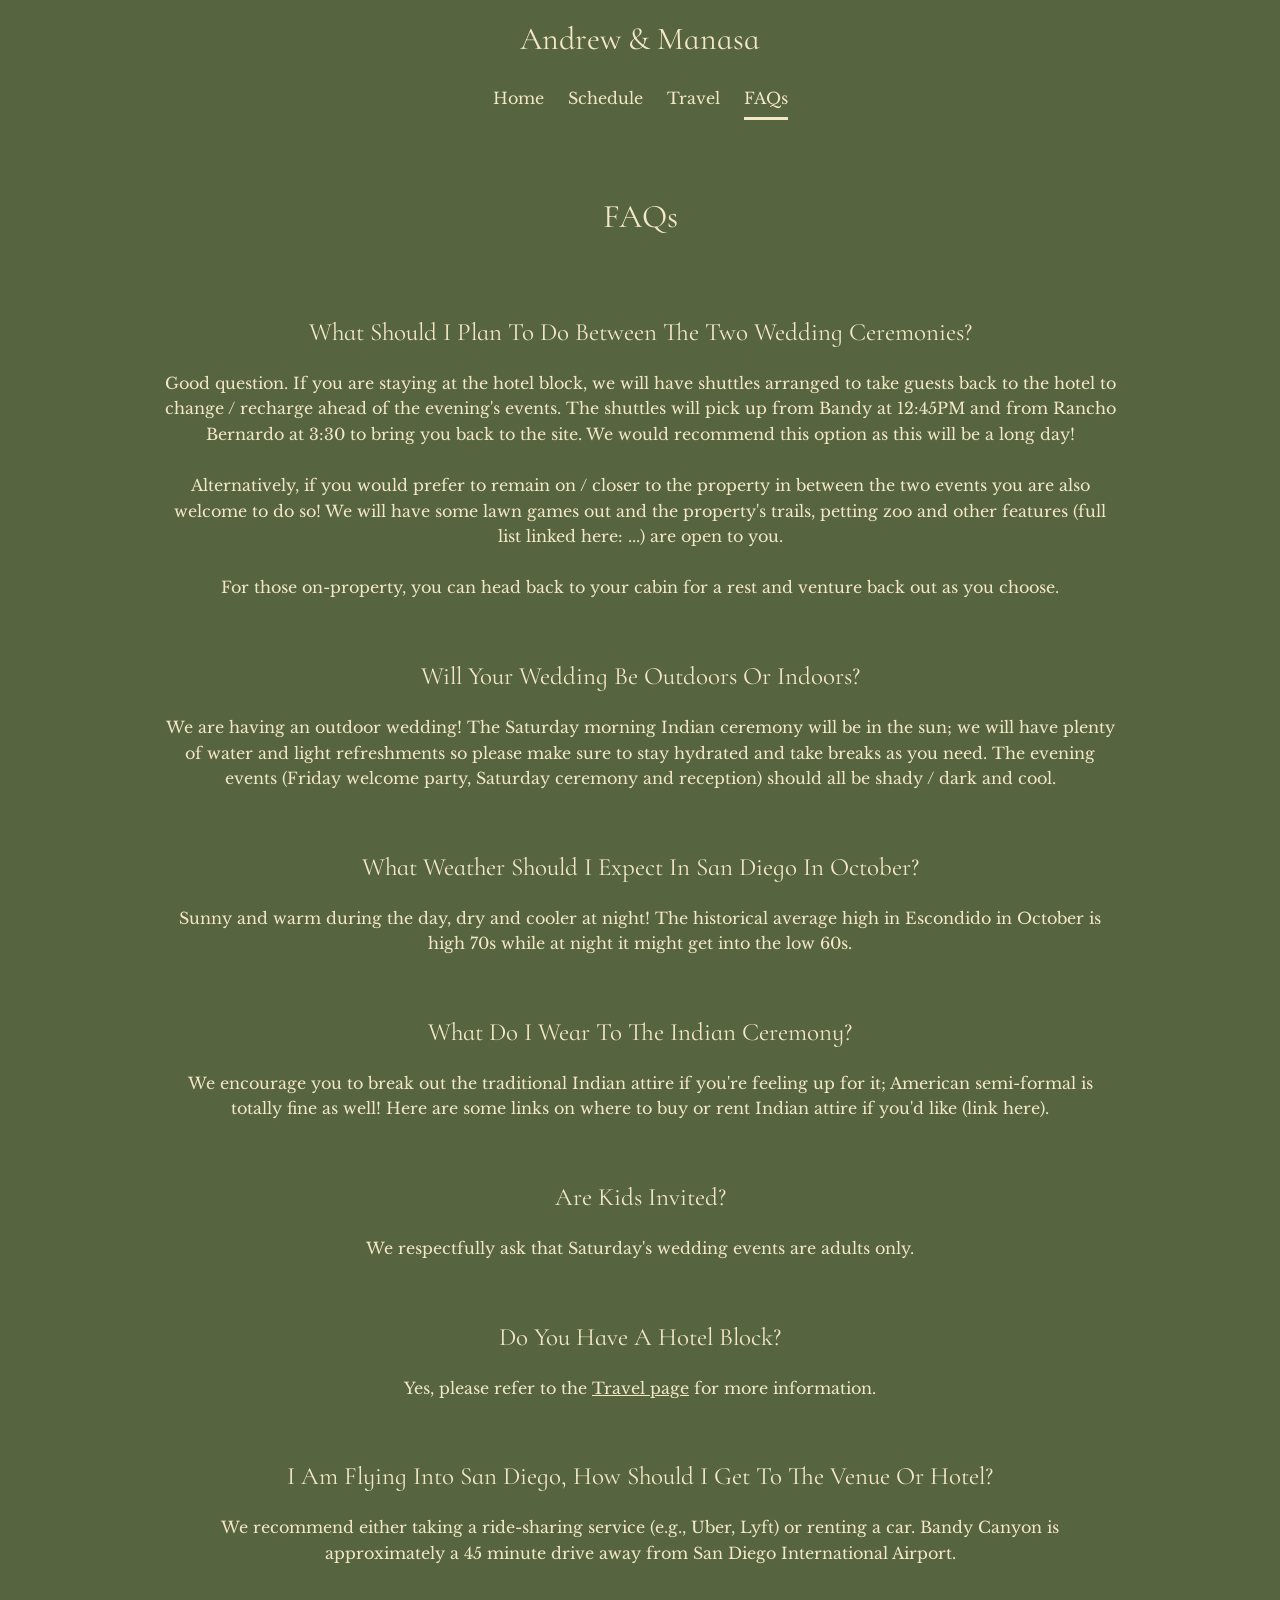
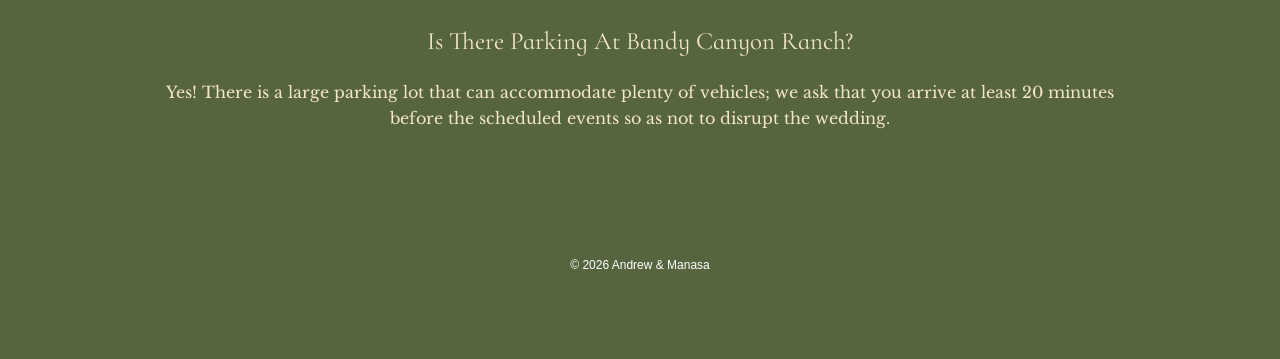
==== faq.html @ 889afb91 "Rebuild as multi-page site from Zola HTML exports. Separate pages for Home, Schedule, Travel, and FA" ====
<!DOCTYPE html>
<html lang="en">
<head>
  <meta charset="utf-8" />
  <meta name="viewport" content="width=device-width, initial-scale=1.0" />
  <title>FAQs - Andrew &amp; Manasa</title>
  <meta name="description" content="Frequently asked questions for Andrew Johnson and Manasa Datla's wedding" />
  <link rel="stylesheet" href="css/style.css" />
</head>
<body>

  <header class="site-header">
    <h2 class="couple-name-nav">Andrew &amp; Manasa</h2>
    <button class="mobile-nav-toggle" aria-label="Toggle navigation" onclick="document.querySelector('.nav-bar').classList.toggle('collapsed')">&#9776;</button>
  </header>

  <nav class="nav-bar">
    <ul>
      <li><a href="index.html">Home</a></li>
      <li><a href="schedule.html">Schedule</a></li>
      <li><a href="travel.html">Travel</a></li>
      <li class="active"><a href="faq.html">FAQs</a></li>
    </ul>
  </nav>

  <div class="content-wrap">
    <h1 class="page-title">FAQs</h1>

    <div class="faq-section">

      <div class="faq-item">
        <h2>What should I plan to do between the two wedding ceremonies?</h2>
        <p>Good question. If you are staying at the hotel block, we will have shuttles arranged to take guests back to the hotel to change / recharge ahead of the evening's events. The shuttles will pick up from Bandy at 12:45PM and from Rancho Bernardo at 3:30 to bring you back to the site. We would recommend this option as this will be a long day!

Alternatively, if you would prefer to remain on / closer to the property in between the two events you are also welcome to do so! We will have some lawn games out and the property's trails, petting zoo and other features (full list linked here: ...) are open to you.

For those on-property, you can head back to your cabin for a rest and venture back out as you choose.</p>
      </div>

      <div class="faq-item">
        <h2>Will your wedding be outdoors or indoors?</h2>
        <p>We are having an outdoor wedding! The Saturday morning Indian ceremony will be in the sun; we will have plenty of water and light refreshments so please make sure to stay hydrated and take breaks as you need. The evening events (Friday welcome party, Saturday ceremony and reception) should all be shady / dark and cool.</p>
      </div>

      <div class="faq-item">
        <h2>What weather should I expect in San Diego in October?</h2>
        <p>Sunny and warm during the day, dry and cooler at night! The historical average high in Escondido in October is high 70s while at night it might get into the low 60s.</p>
      </div>

      <div class="faq-item">
        <h2>What do I wear to the Indian ceremony?</h2>
        <p>We encourage you to break out the traditional Indian attire if you're feeling up for it; American semi-formal is totally fine as well! Here are some links on where to buy or rent Indian attire if you'd like (link here).</p>
      </div>

      <div class="faq-item">
        <h2>Are kids invited?</h2>
        <p>We respectfully ask that Saturday's wedding events are adults only.</p>
      </div>

      <div class="faq-item">
        <h2>Do you have a hotel block?</h2>
        <p>Yes, please refer to the <a href="travel.html" style="text-decoration:underline">Travel page</a> for more information.</p>
      </div>

      <div class="faq-item">
        <h2>I am flying into San Diego, how should I get to the venue or hotel?</h2>
        <p>We recommend either taking a ride-sharing service (e.g., Uber, Lyft) or renting a car. Bandy Canyon is approximately a 45 minute drive away from San Diego International Airport.</p>
      </div>

      <div class="faq-item">
        <h2>Is there parking at Bandy Canyon Ranch?</h2>
        <p>Yes! There is a large parking lot that can accommodate plenty of vehicles; we ask that you arrive at least 20 minutes before the scheduled events so as not to disrupt the wedding.</p>
      </div>

    </div>
  </div>

  <footer class="site-footer">
    <div class="footer-links">
      <span>&copy; 2026 Andrew &amp; Manasa</span>
    </div>
  </footer>

</body>
</html>
---- css/style.css ----
@import url('https://fonts.googleapis.com/css2?family=Cormorant+Infant:ital,wght@0,300;0,400;0,500;0,600;0,700;1,400&family=Libre+Baskerville:ital,wght@0,400;0,700;1,400&display=swap');

:root {
  --bg: #56643f;
  --text: #f4e7c6;
  --btn-bg: #f4e7c6;
  --btn-text: #000000;
  --font-header: 'Cormorant Infant', serif;
  --font-body: 'Libre Baskerville', serif;
}

*, *::before, *::after { box-sizing: border-box; margin: 0; padding: 0; }

html { scroll-behavior: smooth; }

body {
  background-color: var(--bg);
  color: var(--text);
  font-family: var(--font-body);
  font-size: 16px;
  line-height: 1.6;
  -webkit-font-smoothing: antialiased;
}

a { color: inherit; text-decoration: none; }
a:hover { text-decoration: none; }

h1, h2, h3, h4 {
  font-family: var(--font-header);
  font-weight: 400;
  line-height: 1.2;
  text-transform: capitalize;
}

/* ─── NAV ─── */

.site-header {
  background-color: var(--bg);
  text-align: center;
  position: sticky;
  top: 0;
  z-index: 400;
  padding: 20px 20px 0;
}

.site-header .couple-name-nav {
  font-family: var(--font-header);
  color: var(--text);
  font-size: 32px;
  font-weight: 400;
  line-height: 1.2;
  margin-bottom: 0;
}

.nav-bar {
  background-color: var(--bg);
  position: sticky;
  top: 0;
  z-index: 400;
  padding: 20px 0 12px;
}

.nav-bar ul {
  display: flex;
  justify-content: center;
  list-style: none;
  gap: 0;
  flex-wrap: wrap;
}

.nav-bar li {
  margin: 0 12px;
  padding: 8px 0;
  position: relative;
  font-family: var(--font-body);
  font-size: 16px;
  line-height: 1.6;
}

.nav-bar li::after {
  content: '';
  position: absolute;
  bottom: 0;
  left: 0;
  right: 0;
  height: 3px;
  background-color: var(--text);
  transform: scaleX(0);
  transition: transform 0.3s;
}

.nav-bar li:hover::after,
.nav-bar li.active::after {
  transform: scaleX(1);
}

.nav-bar a { color: var(--text); }

/* ─── HERO (home page) ─── */

.hero {
  display: flex;
  align-items: center;
  justify-content: center;
  position: relative;
  overflow: hidden;
  aspect-ratio: 12 / 7;
  min-height: 300px;
}

@media (max-width: 767px) {
  .hero { aspect-ratio: 1 / 1; }
}

.hero-stacked {
  position: absolute;
  top: 0; left: 0; right: 0; bottom: 0;
  display: flex;
  align-items: center;
  justify-content: center;
}

.hero-stacked img {
  width: 550px;
  height: 550px;
  object-fit: cover;
  border-radius: 0;
}

@media (max-width: 991px) {
  .hero-stacked img { width: 60vw; height: 60vw; }
}

@media (max-width: 600px) {
  .hero-stacked img { width: 70vw; height: 70vw; }
}

.hero-img-back {
  position: relative;
  z-index: 10;
  top: -40px;
  right: -40px;
}

.hero-img-front {
  position: relative;
  z-index: 20;
  bottom: -40px;
  left: -40px;
}

/* ─── CONTENT CONTAINER ─── */

.content-wrap {
  max-width: 1020px;
  margin: 0 auto;
  padding: 65px 32px 0;
  position: relative;
  z-index: 150;
}

@media (max-width: 991px) {
  .content-wrap { padding: 8px 5% 0; }
}

.content-center { text-align: center; }

/* ─── HOME NAMES + DATE ─── */

.names-section {
  padding: 90px 32px 120px;
  text-align: center;
}

@media (max-width: 767px) {
  .names-section { padding: 40px 16px; }
}

.couple-name {
  font-size: 65px;
  margin: 0;
}

@media (max-width: 767px) {
  .couple-name { font-size: 14.285714vw; }
}

.ampersand {
  font-family: var(--font-body);
  font-size: 16px;
  display: block;
  margin: 32px 0;
}

@media (max-width: 767px) {
  .ampersand { margin: 20px 0; }
}

.date-location { margin-top: 40px; }

.event-date {
  font-family: var(--font-header);
  font-size: 35px;
  font-weight: 400;
  margin: 0;
}

@media (max-width: 767px) {
  .event-date { font-size: 28px; }
}

.event-location {
  margin-top: 24px;
}

/* ─── COUNTDOWN ─── */

.countdown {
  margin-top: 24px;
  font-size: 16px;
}

.countdown span { margin-left: 16px; }
.countdown span:first-child { margin-left: 0; }

/* ─── PAGE TITLE (sub-pages) ─── */

.page-title {
  font-size: 33px;
  text-align: center;
  margin: 0 0 10px;
}

@media (max-width: 767px) {
  .page-title { font-size: 28px; }
}

.page-description {
  text-align: center;
  margin-bottom: 40px;
  font-style: italic;
  opacity: 0.85;
}

/* ─── SCHEDULE ─── */

.schedule-section { margin-top: 80px; text-align: center; }

@media (max-width: 991px) {
  .schedule-section { margin-top: 60px; }
}

.day-group { margin-bottom: 60px; }

.day-label {
  font-family: var(--font-header);
  font-size: 30px;
  margin-bottom: 40px;
  position: relative;
  display: inline-block;
}

.day-label::after {
  content: '';
  display: block;
  width: 60px;
  height: 2px;
  background: var(--text);
  margin: 12px auto 0;
  opacity: 0.4;
}

.event-card {
  margin-bottom: 60px;
}

.event-card .event-icon {
  margin-bottom: 24px;
  color: var(--text);
}

.event-card .event-icon svg { width: 64px; height: 64px; }

.event-card h2 {
  font-size: 25px;
  margin-bottom: 12px;
}

@media (max-width: 767px) {
  .event-card h2 { font-size: 20px; }
}

.event-card .event-time {
  font-family: var(--font-body);
  font-size: 16px;
  margin-bottom: 8px;
  opacity: 0.9;
}

.event-card .event-attire,
.event-card .event-note {
  font-size: 16px;
  margin-top: 8px;
  white-space: pre-wrap;
}

/* ─── TRAVEL ─── */

.travel-section { margin-top: 80px; text-align: center; }

@media (max-width: 991px) {
  .travel-section { margin-top: 60px; }
}

.travel-card {
  margin-bottom: 80px;
}

.travel-card .travel-icon {
  margin-bottom: 24px;
  color: var(--text);
}

.travel-card .travel-icon svg { width: 64px; height: 64px; }

.travel-card h2 {
  font-size: 25px;
  margin-bottom: 24px;
}

@media (max-width: 767px) {
  .travel-card h2 { font-size: 20px; }
}

.travel-card address {
  font-style: normal;
  margin-bottom: 24px;
  display: inline;
}

.travel-card .travel-note {
  white-space: pre-wrap;
  margin-bottom: 24px;
  text-align: center;
}

.btn {
  display: inline-block;
  border-radius: 4px;
  border: none;
  padding: 16px;
  font-size: 16px;
  font-weight: 600;
  font-family: var(--font-body);
  line-height: 16px;
  width: 200px;
  text-align: center;
  background-color: var(--btn-bg);
  color: var(--btn-text);
  cursor: pointer;
  transition: opacity 0.2s;
}

.btn:hover { opacity: 0.9; text-decoration: none; color: var(--btn-text); }

/* ─── FAQ ─── */

.faq-section { margin-top: 80px; text-align: center; }

@media (max-width: 991px) {
  .faq-section { margin-top: 60px; }
}

.faq-item {
  margin-bottom: 60px;
}

.faq-item h2 {
  font-size: 25px;
  margin-bottom: 24px;
}

@media (max-width: 767px) {
  .faq-item h2 { font-size: 20px; }
}

.faq-item p {
  white-space: pre-wrap;
}

/* ─── FOOTER ─── */

.site-footer {
  font-family: 'Proxima Nova', Helvetica, Arial, sans-serif;
  font-size: 12px;
  color: #fff;
  display: flex;
  flex-direction: column;
  align-items: center;
  text-align: center;
  padding: 40px 20px 80px;
  margin-top: 80px;
}

@media (max-width: 767px) {
  .site-footer { padding: 20px 20px 40px; }
}

.footer-links {
  display: flex;
  flex-wrap: wrap;
  justify-content: center;
}

.footer-links > * { padding: 4px 12px; }

@media (max-width: 767px) {
  .footer-links > * { padding: 12px; }
}

.footer-links a { color: inherit; }
.footer-links a:hover { color: inherit; }

/* ─── MOBILE NAV TOGGLE ─── */

.mobile-nav-toggle {
  display: none;
  background: none;
  border: none;
  color: var(--text);
  font-size: 28px;
  cursor: pointer;
  padding: 8px;
}

@media (max-width: 767px) {
  .mobile-nav-toggle { display: block; }
  .site-header { display: flex; justify-content: space-between; align-items: center; }
  .nav-bar ul { flex-direction: column; }
  .nav-bar.collapsed ul { display: none; }
  .nav-bar ul { gap: 4px; }
  .couple-name-nav { font-size: 24px; }
}

/* ─── DIVIDER ─── */

.section-divider {
  width: 60px;
  height: 2px;
  background: var(--text);
  margin: 0 auto 40px;
  opacity: 0.3;
}
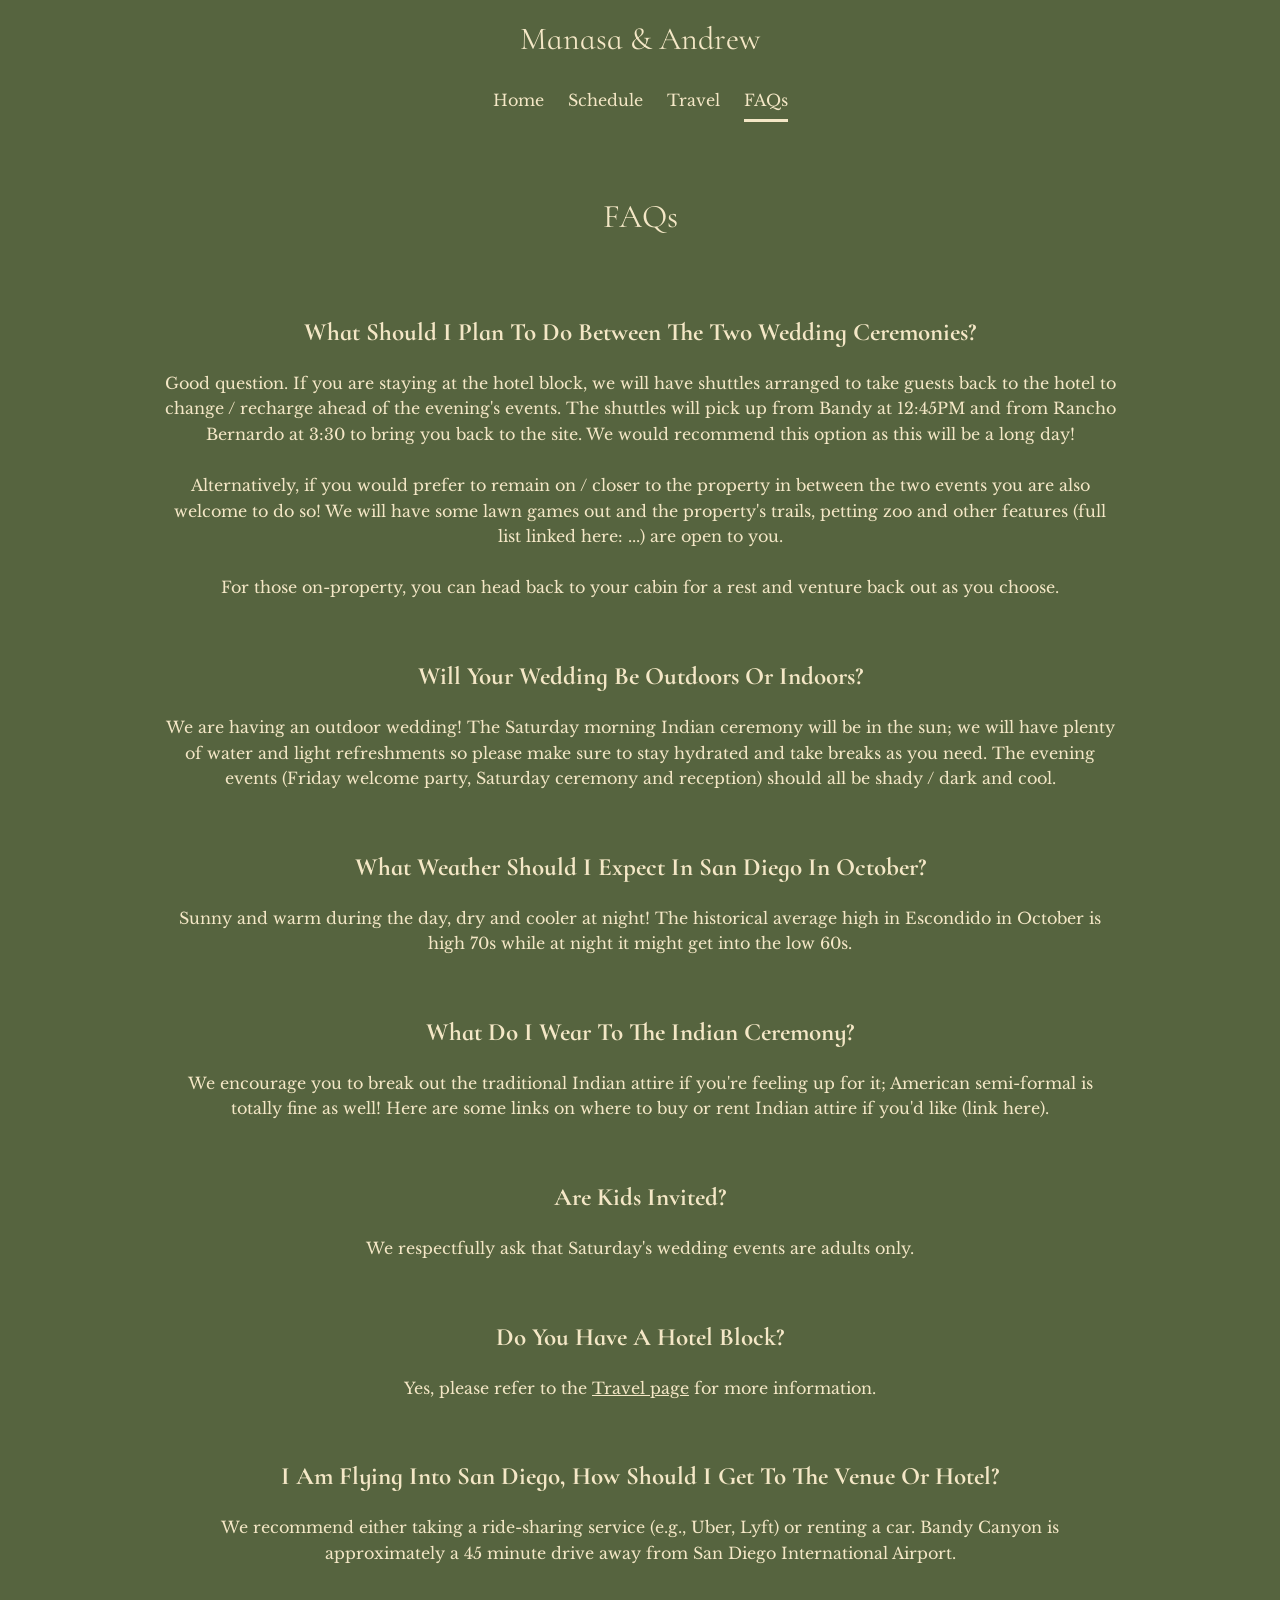
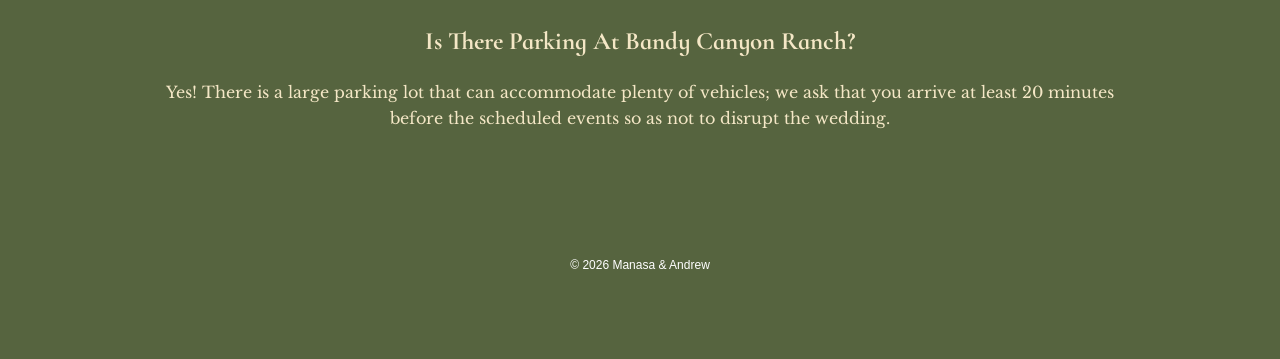
==== commit 3e8d131b: "Bold FAQ questions, move hero text above photos, add booking link and phone to travel, swap to Manas" ====
--- a/faq.html
+++ b/faq.html
@@ -3,14 +3,14 @@
 <head>
   <meta charset="utf-8" />
   <meta name="viewport" content="width=device-width, initial-scale=1.0" />
-  <title>FAQs - Andrew &amp; Manasa</title>
+  <title>FAQs - Manasa &amp; Andrew</title>
   <meta name="description" content="Frequently asked questions for Andrew Johnson and Manasa Datla's wedding" />
   <link rel="stylesheet" href="css/style.css" />
 </head>
 <body>
 
   <header class="site-header">
-    <h2 class="couple-name-nav">Andrew &amp; Manasa</h2>
+    <h2 class="couple-name-nav">Manasa &amp; Andrew</h2>
     <button class="mobile-nav-toggle" aria-label="Toggle navigation" onclick="document.querySelector('.nav-bar').classList.toggle('collapsed')">&#9776;</button>
   </header>
 
@@ -77,7 +77,7 @@
 
   <footer class="site-footer">
     <div class="footer-links">
-      <span>&copy; 2026 Andrew &amp; Manasa</span>
+      <span>&copy; 2026 Manasa &amp; Andrew</span>
     </div>
   </footer>
 
--- a/css/style.css
+++ b/css/style.css
@@ -39,7 +39,7 @@
   text-align: center;
   position: sticky;
   top: 0;
-  z-index: 400;
+  z-index: 500;
   padding: 20px 20px 0;
 }
 
@@ -55,7 +55,7 @@
 .nav-bar {
   background-color: var(--bg);
   position: sticky;
-  top: 0;
+  top: 60px;
   z-index: 400;
   padding: 20px 0 12px;
 }
@@ -377,6 +377,7 @@
 
 .faq-item h2 {
   font-size: 25px;
+  font-weight: 700;
   margin-bottom: 24px;
 }
 
@@ -436,6 +437,7 @@
 @media (max-width: 767px) {
   .mobile-nav-toggle { display: block; }
   .site-header { display: flex; justify-content: space-between; align-items: center; }
+  .nav-bar { top: 50px; }
   .nav-bar ul { flex-direction: column; }
   .nav-bar.collapsed ul { display: none; }
   .nav-bar ul { gap: 4px; }
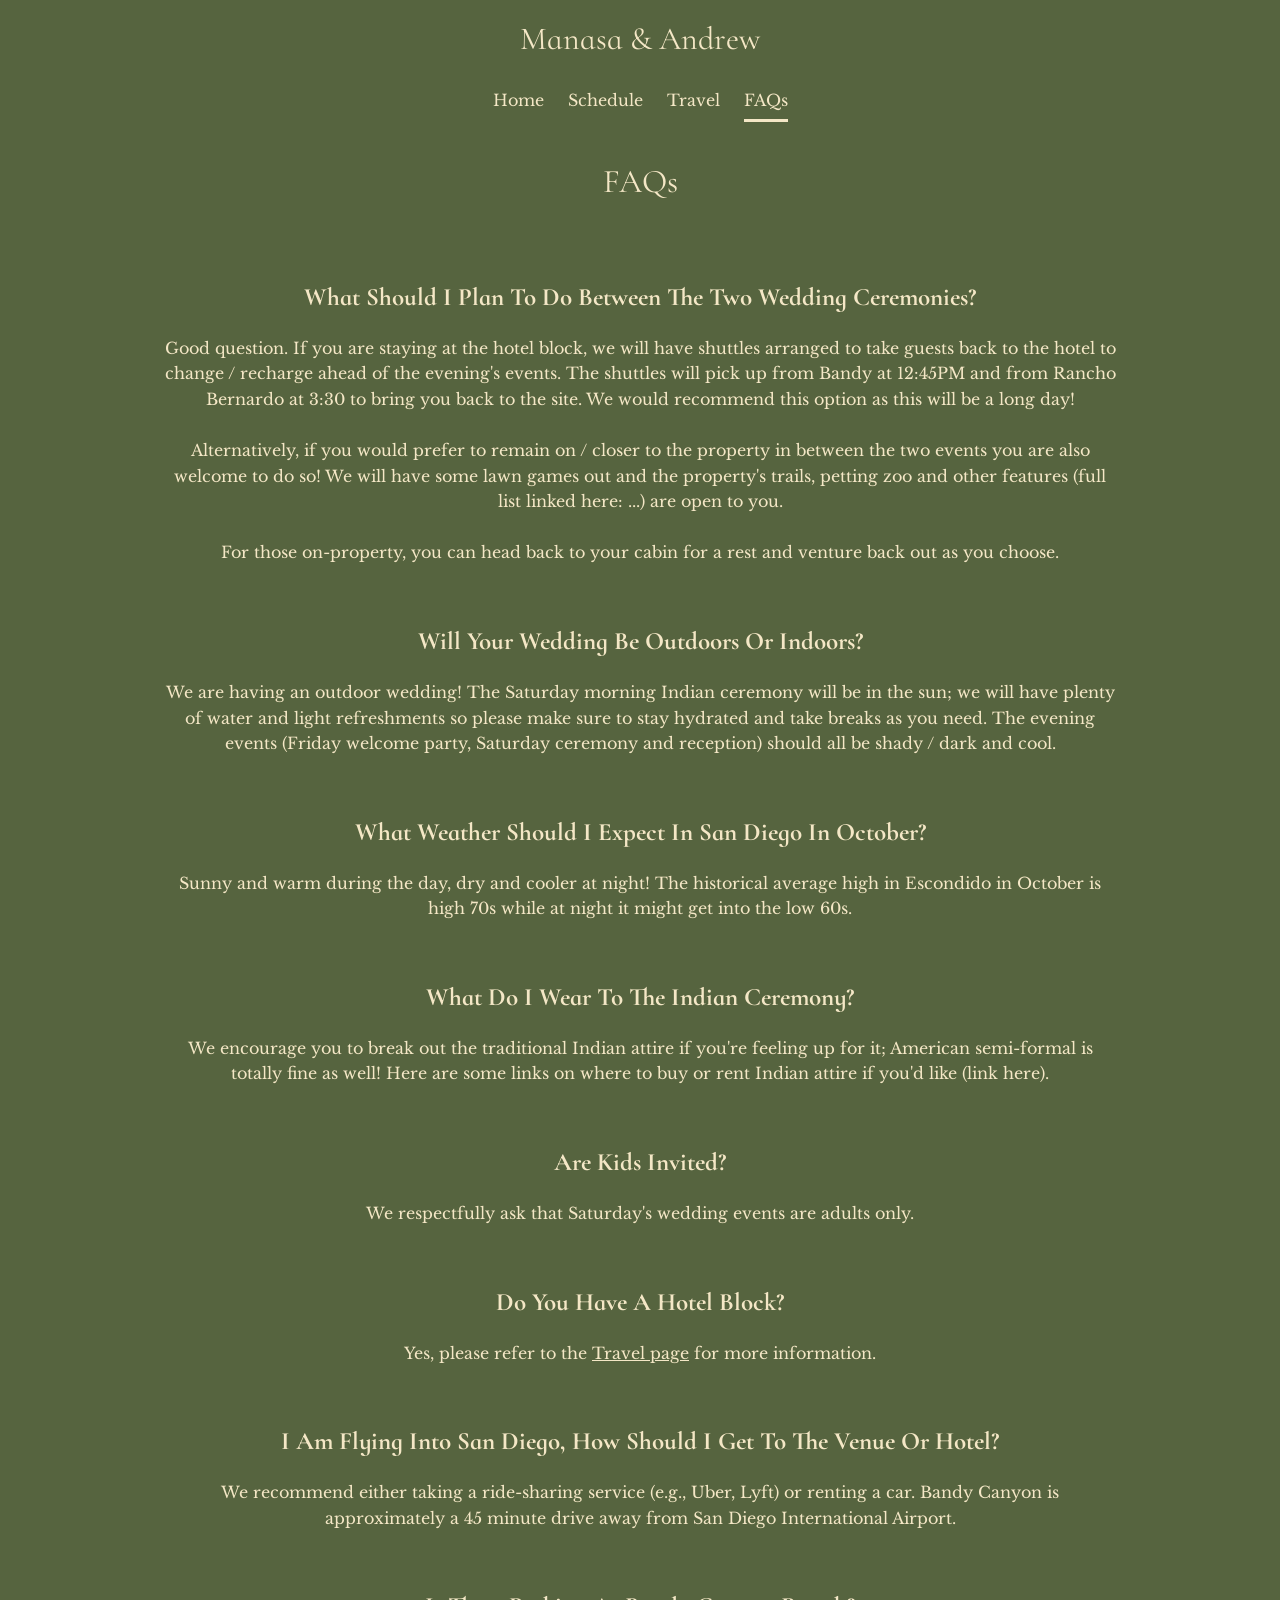
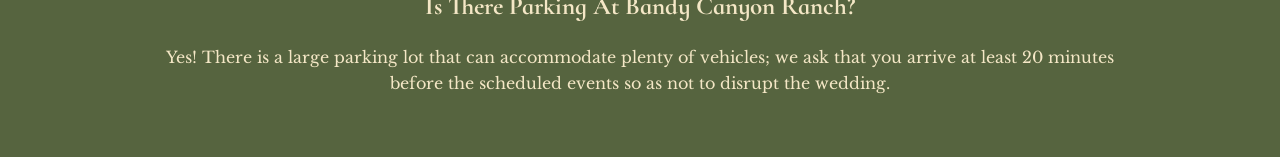
==== commit 8635b3d1: "Remove copyright footer from all pages Made-with: Cursor" ====
--- a/faq.html
+++ b/faq.html
@@ -75,11 +75,6 @@
     </div>
   </div>
 
-  <footer class="site-footer">
-    <div class="footer-links">
-      <span>&copy; 2026 Manasa &amp; Andrew</span>
-    </div>
-  </footer>
 
 </body>
 </html>
--- a/css/style.css
+++ b/css/style.css
@@ -154,7 +154,7 @@
 .content-wrap {
   max-width: 1020px;
   margin: 0 auto;
-  padding: 65px 32px 0;
+  padding: 30px 32px 0;
   position: relative;
   z-index: 150;
 }
@@ -168,12 +168,12 @@
 /* ─── HOME NAMES + DATE ─── */
 
 .names-section {
-  padding: 90px 32px 120px;
-  text-align: center;
-}
-
-@media (max-width: 767px) {
-  .names-section { padding: 40px 16px; }
+  padding: 20px 32px 40px;
+  text-align: center;
+}
+
+@media (max-width: 767px) {
+  .names-section { padding: 16px 16px 24px; }
 }
 
 .couple-name {
